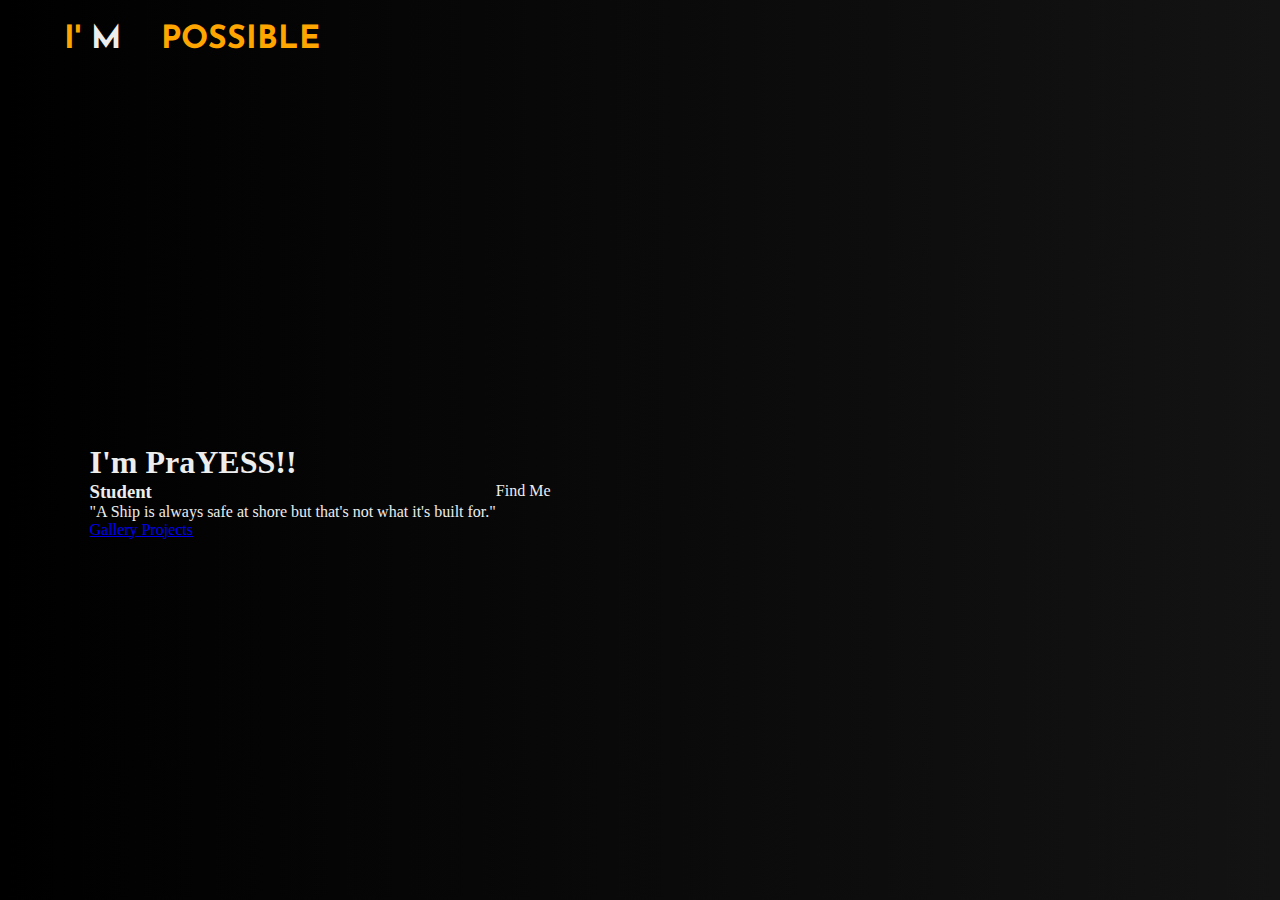
==== index.html @ 32008a18 "Update index.html" ====
<!DOCTYPE html>
<html lang="en">

<head>
    <meta charset="UTF-8">
    <meta name="viewport" content="width=device-width, initial-scale=1.0">
    <title>Prayesh Patel</title>
    <link rel="stylesheet" href="style.css">
    <link rel="stylesheet" href="https://cdnjs.cloudflare.com/ajax/libs/font-awesome/6.5.1/css/all.min.css"
        integrity="sha512-DTOQO9RWCH3ppGqcWaEA1BIZOC6xxalwEsw9c2QQeAIftl+Vegovlnee1c9QX4TctnWMn13TZye+giMm8e2LwA=="
        crossorigin="anonymous" referrerpolicy="no-referrer" />
    <link href='https://unpkg.com/boxicons@2.1.4/css/boxicons.min.css' rel='stylesheet'>
    <meta name="viewport" content="width=device-width,initial-scale=1.0">
</head>

<body>
    <div class="cursor-dot" data-cursor-dot></div>
    <div class="cursor-outline" data-cursor-outline></div>

    <div class="navbardiv">
        <nav class="navbar">
            <input type="checkbox" id="check" name="" id="">

            <label for="check" id="checkbtn" class="icon icon1"><i class="fa fa-bars"></i></label>
            <label for="check" id="closemenu" class="icon icon2"><i class="fa fa-times"></i></label>
            


            <label for="" class="logo"><span>I</span>M<span>POSSIBLE</label>


            <ul>
                <li><a class="active" href="#">Home</a></li>
                <li><a href="project.html">Projects</a></li>
                <li><a href="gallery.html">Gallery</a></li>
                <li><a href="About_Me.html">About Me</a></li>
                <li><a href="#">Contact</a></li>
            </ul>

        </nav>
    </div>
    <div class="main-content">
        <div class="left-part">
            <div class="details">
                <h1>I'm PraYESS!!</h1>
                <h3><span>Student</h3>
                <p>"A Ship is always safe at shore but that's not what it's built for."</p>
                <div class="btn-box">
                    <a href="gallery.html">
                        <span></span>
                        <span></span>
                        <span></span>
                        <span></span>
                        Gallery
                    </a>
                    <a href="project.html">
                        <span></span>
                        <span></span>
                        <span></span>
                        <span></span>
                        Projects
                    </a>
                </div>
            </div>

            
            <div class="footer">
                <div class="findme">Find Me </div>
                <div class="icons">
                    <a href="#"><i class="fa-solid fa-arrow-right-long"></i></a>
                    <a href="https://www.instagram.com/prayesh_007?igsh=YjZtdnNqZnAyZGNm"><i
                            class="fa-brands fa-instagram"></i></a>
                    <a href="https://x.com/patel_prayesh?t=MaBwOzrorudWhOUD4X6K-g&s=08"><i
                            class="fa-brands fa-x-twitter"></i></a>
                </div>
            </div>
        </div>


        <div class="right-part">
        
            <div class="picture">
                <a href="#">
                    <span></span>
                    <span></span>
                    <span></span>
                    <span></span>
                    <img src="assets/woman-6046019_960_720.jpg" alt="">    
                </a>
                
            </div>


            <div class="scroll-icon">
                <img src="assets/scroll2.jpg" alt="">
            </div>
        </div>



    </div>

    





    <script src="script.js"></script>
</body>

</html>
---- style.css ----
@import url('https://fonts.googleapis.com/css2?family=Red+Hat+Display:ital,wght@0,300..900;1,300..900&display=swap');
@import url('https://fonts.googleapis.com/css2?family=Baloo+Bhaijaan+2:wght@400..800&display=swap');
@import url('https://fonts.googleapis.com/css2?family=Josefin+Sans:ital,wght@0,100..700;1,100..700&family=Martian+Mono:wght@100..800&display=swap');
@import url('https://fonts.googleapis.com/css2?family=Ubuntu:ital,wght@0,300;0,400;0,500;0,700;1,300;1,400;1,500;1,700&display=swap');
@import url('https://fonts.googleapis.com/css2?family=Reem+Kufi+Fun:wght@400..700&family=Ubuntu:ital,wght@0,300;0,400;0,500;0,700;1,300;1,400;1,500;1,700&display=swap');
@import url('https://fonts.googleapis.com/css2?family=Josefin+Sans:ital,wght@0,100..700;1,100..700&family=Reem+Kufi+Fun:wght@400..700&family=Ubuntu:ital,wght@0,300;0,400;0,500;0,700;1,300;1,400;1,500;1,700&display=swap');
@import url('https://fonts.googleapis.com/css2?family=Marcellus+SC&display=swap');



* {
    margin: 0;
    padding: 0;
    box-sizing: border-box;
}

body,
html {
    width: 100%;
    height: 100%;
    color: #ededed;
    /* animation: coloranimation3 48s ease-in infinite; */
    background: linear-gradient(90deg, #000, #131313);
    cursor: none;

}


.navbardiv {
    position: relative;
    z-index: 1000;
    width: 100%;
    height: 82px;
}


.logo {
    font-family: "Josefin Sans", sans-serif;
    position: relative;
    font-size: 2rem;
    color: #ededed;
    margin: 0px 4rem;
    line-height: 5rem;
    font-weight: 700;
    z-index: 1040;
}


.logo span {
    font-family: "Josefin Sans", sans-serif;
    transition: 0.5s;
}

.navbardiv:hover span:nth-child(1) {
    color: orange;
    margin-right: 10px;
}

.navbardiv:hover span:nth-child(1)::after {
    content: "'";
}

.navbardiv:hover span:nth-child(2) {
    color: orange;
    margin-left: 40px;
}

nav ul {
    top: 0;
    width: 100%;
    height: 100%;
    padding-top: 82px;
    position: fixed;
    left: -100%;
    transition: 0.5s;
    background-color: #000;
    z-index: 5;
}


nav ul li {
    list-style-type: none;
    line-height: 2.5rem;
    text-align: center;
    margin-top: 4rem;
}

nav ul li a {
    text-decoration: none;
    color: white;
    font-size: 2rem;
    text-transform: capitalize;
    font-family: "Baloo Bhaijaan 2", sans-serif;
}

nav ul li a.active,
nav ul li a:hover {
    font-size: 4rem;
    color: rgb(181, 70, 148);
    transition: 0.5s ease;
}

#checkbtn {
    position: relative;
    float: right;
    line-height: 5rem;
    margin-right: 50px;
    font-size: 2rem;
    color: white;

}

#closemenu {
    position: relative;
    display: none;
    float: right;
    line-height: 5rem;
    margin-right: 3rem;
    font-size: 2rem;
    color: white;
    z-index: 10000;

}

#check:checked~#checkbtn {
    display: none;
}

#check:checked~#closemenu {
    display: block;
}

#check:checked~ul {
    left: 0%;
}

#checkbtn :active,
#closemenu :active {
    color: rgb(181, 71, 148);
}


#checkbtn:hover,
#closemenu:hover {
    font-size: 40px;
    transition: 0.5s;
}


#check {
    display: none;
}


@keyframes coloranimation2 {
    0% {
        background-image: url(assets/182428240217.jpg);
        background-size: cover;
        background-position: center;
        background-repeat: no-repeat;
    }

    50% {
        background-image: url(assets/823985479947.jpg);
        background-size: cover;
        background-position: center;
        background-repeat: no-repeat;
    }

    100% {
        background-image: url(assets/182428240217.jpg);
        background-size: cover;
        background-position: center;
        background-repeat: no-repeat;
    }


}




/* content */

.main-content {
    display: flex;
    align-items: center;
    height: calc(100% - 82px);

}

.left-part {
    display: flex;
    justify-content: center;
    align-items: center;
    width: 50%;
    height: 100%;
}
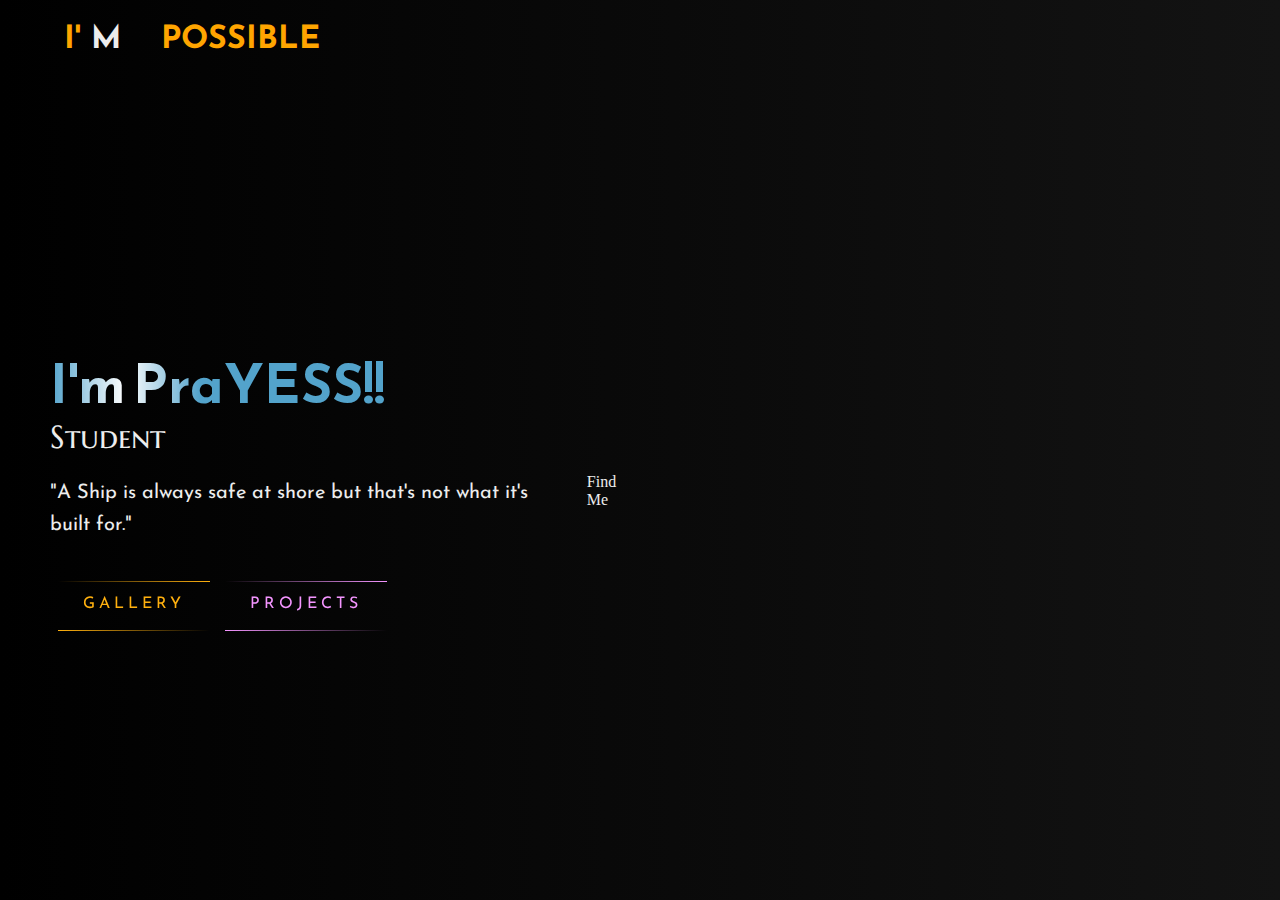
==== commit 8eca586f: "final commit" ====
--- a/index.html
+++ b/index.html
@@ -6,6 +6,7 @@
     <meta name="viewport" content="width=device-width, initial-scale=1.0">
     <title>Prayesh Patel</title>
     <link rel="stylesheet" href="style.css">
+    <link rel="stylesheet" href="cursor.css">
     <link rel="stylesheet" href="https://cdnjs.cloudflare.com/ajax/libs/font-awesome/6.5.1/css/all.min.css"
         integrity="sha512-DTOQO9RWCH3ppGqcWaEA1BIZOC6xxalwEsw9c2QQeAIftl+Vegovlnee1c9QX4TctnWMn13TZye+giMm8e2LwA=="
         crossorigin="anonymous" referrerpolicy="no-referrer" />
@@ -14,6 +15,7 @@
 </head>
 
 <body>
+
     <div class="cursor-dot" data-cursor-dot></div>
     <div class="cursor-outline" data-cursor-outline></div>
 
@@ -23,10 +25,11 @@
 
             <label for="check" id="checkbtn" class="icon icon1"><i class="fa fa-bars"></i></label>
             <label for="check" id="closemenu" class="icon icon2"><i class="fa fa-times"></i></label>
-            
+
 
 
             <label for="" class="logo"><span>I</span>M<span>POSSIBLE</label>
+                
 
 
             <ul>
@@ -63,14 +66,14 @@
                 </div>
             </div>
 
-            
+
             <div class="footer">
                 <div class="findme">Find Me </div>
                 <div class="icons">
                     <a href="#"><i class="fa-solid fa-arrow-right-long"></i></a>
-                    <a href="https://www.instagram.com/prayesh_007?igsh=YjZtdnNqZnAyZGNm"><i
+                    <a href="https://www.instagram.com/prayesh_007?igsh=YjZtdnNqZnAyZGNm" target="_blank"><i
                             class="fa-brands fa-instagram"></i></a>
-                    <a href="https://x.com/patel_prayesh?t=MaBwOzrorudWhOUD4X6K-g&s=08"><i
+                    <a href="https://x.com/patel_prayesh?t=MaBwOzrorudWhOUD4X6K-g&s=08" target="_blank"><i
                             class="fa-brands fa-x-twitter"></i></a>
                 </div>
             </div>
@@ -78,16 +81,11 @@
 
 
         <div class="right-part">
-        
+            <!-- <div class="picture">
+                <img src="assets/woman-6046019_960_720.jpg" alt="">
+            </div> -->
             <div class="picture">
-                <a href="#">
-                    <span></span>
-                    <span></span>
-                    <span></span>
-                    <span></span>
-                    <img src="assets/woman-6046019_960_720.jpg" alt="">    
-                </a>
-                
+                    <img src="assets/woman-6046019_960_720.jpg" alt="">
             </div>
 
 
@@ -100,13 +98,8 @@
 
     </div>
 
-    
-
-
-
-
-
+    <script src="cursor.js"></script>
     <script src="script.js"></script>
 </body>
 
-</html>
+</html>--- a/style.css
+++ b/style.css
@@ -96,7 +96,7 @@
 nav ul li a.active,
 nav ul li a:hover {
     font-size: 4rem;
-    color: rgb(181, 70, 148);
+    color: rgb(181, 71, 148);
     transition: 0.5s ease;
 }
 
@@ -196,3 +196,157 @@
     width: 50%;
     height: 100%;
 }
+
+.right-part {
+    overflow: auto;
+    width: 50%;
+    height: 580px;
+    position: absolute;
+    bottom: 0;
+    right: 0;
+}
+
+.details {
+    width: 600px;
+    padding: 50px;
+}
+
+.details h1 {
+    font-size: 55px;
+    line-height: 1.2;
+    font-family: "Reem Kufi Fun", sans-serif;
+    /* font-family: 'Raleway', sans-serif; */
+    background: #4099c6 -webkit-gradient(linear, left top, right top, from(#4099c6), to(#4099c6), color-stop(0.5, #fff)) 0 0 no-repeat;
+    background-size: 150px;
+    color: rgba(255, 255, 255, 0.1);
+    -webkit-background-clip: text;
+    animation: animate 5s infinite;
+
+
+}
+
+@keyframes animate {
+
+    0%,
+    10% {
+        background-position: -1000px;
+    }
+
+    20% {
+        background-position: top left;
+    }
+
+    90% {
+        background-position: top right;
+    }
+
+    100% {
+        background-position: 1000px;
+    }
+}
+
+
+.details h3 {
+    font-family: Marcellus SC;
+    font-size: 32px;
+    font-weight: 500;
+}
+
+.details p {
+    line-height: 2rem;
+    font-size: 20px;
+    margin: 20px 0px 40px 0;
+    font-family: "Josefin Sans", sans-serif;
+    overflow: hidden;
+}
+
+.btn-box {
+    font-family: "Josefin Sans", sans-serif;
+    display: flex;
+    justify-content: space-around;
+    width: 345px;
+    height: 50px;
+    background-color: transparent;
+
+}
+
+.btn-box a {
+
+    position: relative;
+    display: inline-block;
+    padding: 15px 25px;
+    text-transform: uppercase;
+    text-decoration: none;
+    letter-spacing: 4px;
+    color: #03e9f4;
+    transition: .5s;
+    overflow: hidden;
+}
+
+.btn-box a:hover {
+    background-color: #03e9f4;
+    color: #050801;
+    -webkit-box-reflect: below 1px linear-gradient(transparent, #0005);
+}
+
+.btn-box a:first-child {
+    filter: hue-rotate(225deg);
+}
+
+.btn-box a:last-child {
+    filter: hue-rotate(90deg);
+}
+
+.btn-box span {
+    position: absolute;
+    display: block;
+}
+
+.btn-box span:nth-child(1) {
+    top: 0;
+    left: 0;
+    width: 100%;
+    height: 1px;
+    background: linear-gradient(90deg, transparent, #03e9f4);
+    animation: animate1 1s infinite;
+}
+
+@keyframes animate1 {
+    0% {
+        left: -100%;
+    }
+
+    100% {
+        left: 100%;
+    }
+}
+
+.btn-box a span:nth-child(2) {
+    top: -100%;
+    right: 0;
+    width: 1px;
+    height: 100%;
+    background: linear-gradient(180deg, transparent, #03e9f4);
+    animation: animate2 1s infinite;
+    animation-delay: .25s;
+}
+
+@keyframes animate2 {
+    0% {
+        top: -100%;
+    }
+
+    100% {
+        top: 100%;
+    }
+}
+
+.btn-box a span:nth-child(3) {
+    bottom: 0;
+    right: 0;
+    width: 100%;
+    height: 1px;
+    background: linear-gradient(270deg, transparent, #03e9f4);
+    animation: animate3 1s infinite;
+    animation-delay: .5s;
+}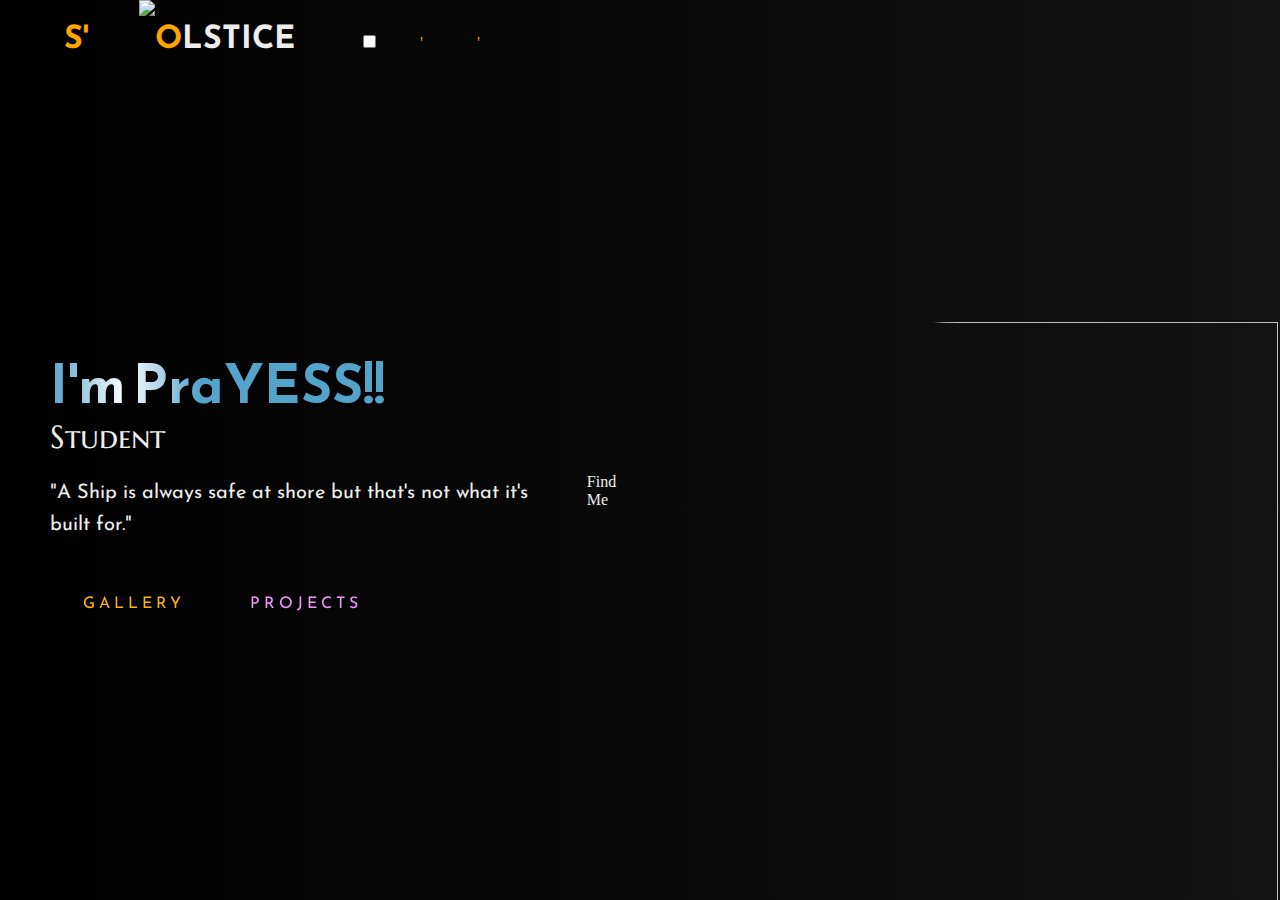
==== commit c10e348c: "Update index.html" ====
--- a/index.html
+++ b/index.html
@@ -4,7 +4,8 @@
 <head>
     <meta charset="UTF-8">
     <meta name="viewport" content="width=device-width, initial-scale=1.0">
-    <title>Prayesh Patel</title>
+    <link rel="icon" href="assets/solsticeX.png">
+    <title>Solstice</title>
     <link rel="stylesheet" href="style.css">
     <link rel="stylesheet" href="cursor.css">
     <link rel="stylesheet" href="https://cdnjs.cloudflare.com/ajax/libs/font-awesome/6.5.1/css/all.min.css"
@@ -14,92 +15,103 @@
     <meta name="viewport" content="width=device-width,initial-scale=1.0">
 </head>
 
-<body>
+<body class="light-theme dark-theme">
 
     <div class="cursor-dot" data-cursor-dot></div>
     <div class="cursor-outline" data-cursor-outline></div>
 
-    <div class="navbardiv">
+    <div class="navbardiv light-theme dark-theme">
         <nav class="navbar">
             <input type="checkbox" id="check" name="" id="">
 
             <label for="check" id="checkbtn" class="icon icon1"><i class="fa fa-bars"></i></label>
             <label for="check" id="closemenu" class="icon icon2"><i class="fa fa-times"></i></label>
+            
 
 
-
-            <label for="" class="logo"><span>I</span>M<span>POSSIBLE</label>
-                
+            <label for="" class="logo"><span>S</span><span><img src="assets/solsticeX.png" alt="O"></span><span>LSTICE</span></label>
+                <label for="theme" class="theme">
+                    <span class="theme__toggle-wrap">
+                        <input id="theme" class="theme__toggle" type="checkbox" role="switch" name="theme" value="dark">
+                        <span class="theme__fill"></span>
+                        <span class="theme__icon">
+                            <span class="theme__icon-part"></span>
+                            <span class="theme__icon-part"></span>
+                            <span class="theme__icon-part"></span>
+                            <span class="theme__icon-part"></span>
+                            <span class="theme__icon-part"></span>
+                            <span class="theme__icon-part"></span>
+                            <span class="theme__icon-part"></span>
+                            <span class="theme__icon-part"></span>
+                            <span class="theme__icon-part"></span>
+                        </span>
+                    </span>
+                </label>
 
 
-            <ul>
-                <li><a class="active" href="#">Home</a></li>
-                <li><a href="project.html">Projects</a></li>
-                <li><a href="gallery.html">Gallery</a></li>
-                <li><a href="About_Me.html">About Me</a></li>
-                <li><a href="#">Contact</a></li>
+            <ul class="light-theme  dark-theme">
+                <li><a class="active light-theme  dark-theme" href="#">Home</a></li>
+                <li><a class="light-theme  dark-theme" href="project.html">Projects</a></li>
+                <li><a class="light-theme  dark-theme" href="gallery.html">Gallery</a></li>
+                <li><a class="light-theme  dark-theme" href="About_Me.html">About Me</a></li>
+                <li><a class="light-theme  dark-theme" href="#">Contact</a></li>
             </ul>
 
         </nav>
     </div>
-    <div class="main-content">
+    <div class="main-content" class="light-theme  dark-theme">
         <div class="left-part">
-            <div class="details">
-                <h1>I'm PraYESS!!</h1>
+            <div class="details" class="light-theme  dark-theme">
+                <h1 class="light-theme-h1 dark-theme-h1">I'm PraYESS!!</h1>
                 <h3><span>Student</h3>
                 <p>"A Ship is always safe at shore but that's not what it's built for."</p>
                 <div class="btn-box">
-                    <a href="gallery.html">
-                        <span></span>
-                        <span></span>
-                        <span></span>
-                        <span></span>
+                    <a class="button-light button-dark" href="gallery.html">
                         Gallery
                     </a>
-                    <a href="project.html">
-                        <span></span>
-                        <span></span>
-                        <span></span>
-                        <span></span>
+                    <a class="button-light button-dark" href="project.html">
                         Projects
                     </a>
                 </div>
             </div>
 
-
-            <div class="footer">
+            
+            <div class="footer light-theme dark-theme">
                 <div class="findme">Find Me </div>
                 <div class="icons">
-                    <a href="#"><i class="fa-solid fa-arrow-right-long"></i></a>
+                    <a href="#"><i class="fa-solid fa-arrow-right-long light-theme  dark-theme"></i></a>
                     <a href="https://www.instagram.com/prayesh_007?igsh=YjZtdnNqZnAyZGNm" target="_blank"><i
-                            class="fa-brands fa-instagram"></i></a>
+                            class="fa-brands fa-instagram light-theme  dark-theme"></i></a>
                     <a href="https://x.com/patel_prayesh?t=MaBwOzrorudWhOUD4X6K-g&s=08" target="_blank"><i
-                            class="fa-brands fa-x-twitter"></i></a>
+                            class="fa-brands fa-x-twitter light-theme  dark-theme"></i></a>
                 </div>
             </div>
         </div>
 
 
         <div class="right-part">
-            <!-- <div class="picture">
+            <div class="picture">
                 <img src="assets/woman-6046019_960_720.jpg" alt="">
-            </div> -->
-            <div class="picture">
-                    <img src="assets/woman-6046019_960_720.jpg" alt="">
-            </div>
+        </div>
 
 
-            <div class="scroll-icon">
-                <img src="assets/scroll2.jpg" alt="">
-            </div>
+        <div class="scroll-icon">
+            <img src="assets/scroll2.jpg" alt="">
+        </div>
         </div>
 
 
 
     </div>
 
+    
+
+
+
+
+
+    <script src="script.js"></script>
     <script src="cursor.js"></script>
-    <script src="script.js"></script>
 </body>
 
-</html>+</html>
--- a/style.css
+++ b/style.css
@@ -349,4 +349,112 @@
     background: linear-gradient(270deg, transparent, #03e9f4);
     animation: animate3 1s infinite;
     animation-delay: .5s;
-}+}
+
+@keyframes animate3 {
+    0% {
+        right: -100%;
+    }
+
+    100% {
+        right: 100%;
+    }
+}
+
+.btn-box a span:nth-child(4) {
+    bottom: -100%;
+    left: 0;
+    width: 1px;
+    height: 100%;
+    background: linear-gradient(360deg, transparent, #03e9f4);
+    animation: animate4 1s infinite;
+    animation-delay: .75s;
+}
+
+@keyframes animate4 {
+    0% {
+        bottom: -100%;
+    }
+
+    100% {
+        bottom: 100%;
+    }
+}
+
+
+.picture {
+    overflow: hidden;
+    width: 100%;
+    height: 100%;
+    z-index: 1;
+}
+
+.picture img {
+    margin: 2px;
+    float: right;
+    width: 100%;
+    height: 100%;
+    border-top-left-radius: 50%;
+    z-index: 0;
+animation: homeanimation 48s infinite;
+}
+
+
+
+
+@keyframes homeanimation {
+    0% {
+        filter: hue-rotate(0deg);
+    }
+
+    8.5% {
+        filter: hue-rotate(30deg);
+    }
+
+    17% {
+        filter: hue-rotate(60deg);
+    }
+
+    25.5% {
+        filter: hue-rotate(90deg);
+    }
+
+    33.5% {
+        filter: hue-rotate(120deg);
+    }
+
+    42% {
+        filter: hue-rotate(150deg);
+    }
+
+    50.5% {
+        filter: hue-rotate(180deg);
+    }
+
+    59% {
+        filter: hue-rotate(210deg);
+    }
+
+    67% {
+        filter: hue-rotate(240deg);
+    }
+
+    75.5% {
+        filter: hue-rotate(270deg);
+    }
+
+    84% {
+        filter: hue-rotate(300deg);
+    }
+
+    92.5% {
+        filter: hue-rotate(330deg);
+    }
+
+    100% {
+        filter: hue-rotate(360deg);
+    }
+
+
+}
+
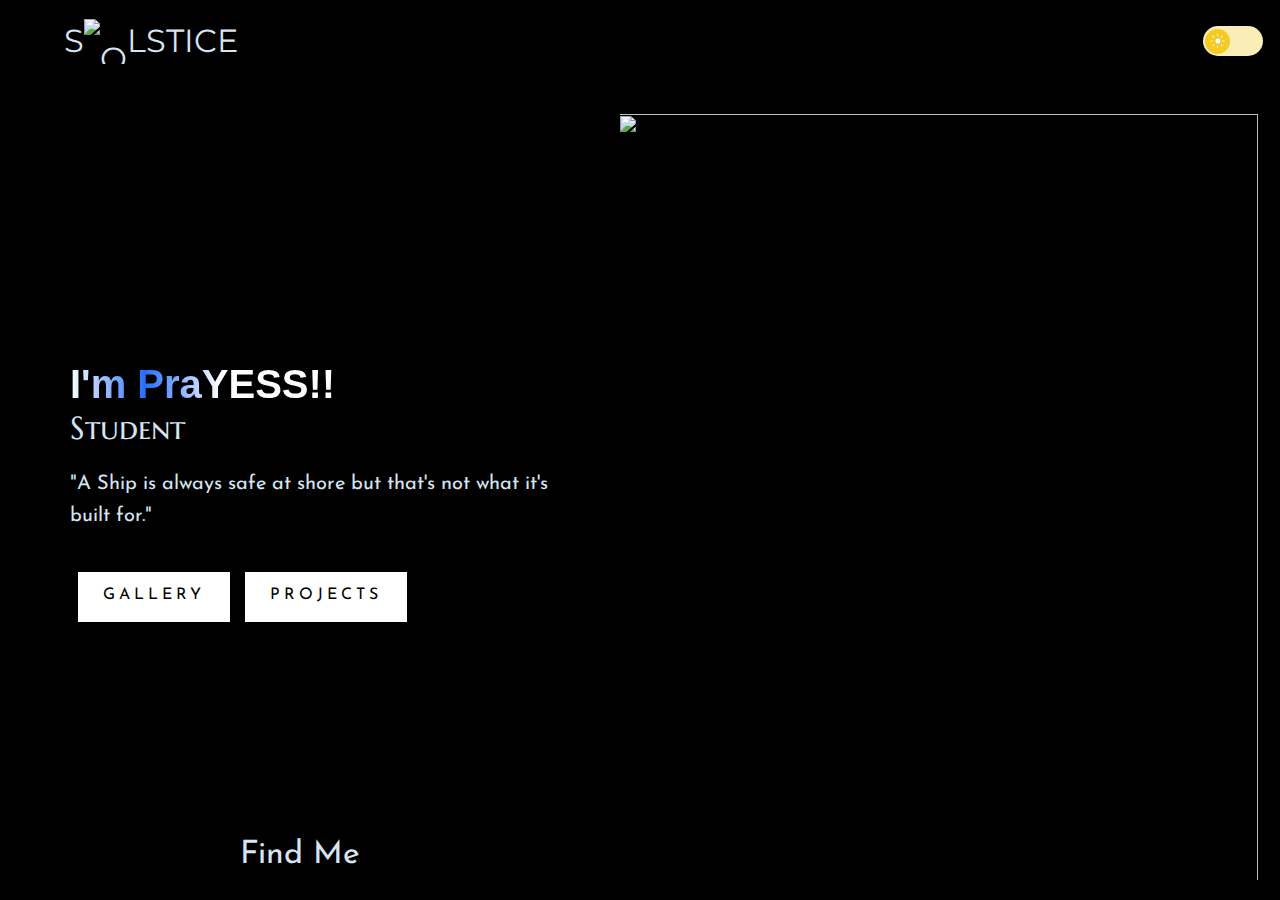
==== commit f4970cc0: "final commit" ====
--- a/index.html
+++ b/index.html
@@ -106,10 +106,6 @@
 
     
 
-
-
-
-
     <script src="script.js"></script>
     <script src="cursor.js"></script>
 </body>
--- a/style.css
+++ b/style.css
@@ -5,6 +5,8 @@
 @import url('https://fonts.googleapis.com/css2?family=Reem+Kufi+Fun:wght@400..700&family=Ubuntu:ital,wght@0,300;0,400;0,500;0,700;1,300;1,400;1,500;1,700&display=swap');
 @import url('https://fonts.googleapis.com/css2?family=Josefin+Sans:ital,wght@0,100..700;1,100..700&family=Reem+Kufi+Fun:wght@400..700&family=Ubuntu:ital,wght@0,300;0,400;0,500;0,700;1,300;1,400;1,500;1,700&display=swap');
 @import url('https://fonts.googleapis.com/css2?family=Marcellus+SC&display=swap');
+@import url('https://fonts.googleapis.com/css2?family=Montserrat:ital,wght@0,100..900;1,100..900&family=Poiret+One&display=swap');
+
 
 
 
@@ -18,15 +20,19 @@
 html {
     width: 100%;
     height: 100%;
-    color: #ededed;
+    /* color: #ededed; */
     /* animation: coloranimation3 48s ease-in infinite; */
-    background: linear-gradient(90deg, #000, #131313);
+    /* background: linear-gradient(90deg, #000, #131313 ); */
+    /* background-color: #D7E4F2; */
     cursor: none;
 
 }
 
 
-.navbardiv {
+
+.navbardiv{
+    /* background-color: #D7E4F2; */
+    box-shadow: 0px 10px 7px -9px rgba(0, 0, 0, 0.75);
     position: relative;
     z-index: 1000;
     width: 100%;
@@ -34,11 +40,17 @@
 }
 
 
+
+
 .logo {
-    font-family: "Josefin Sans", sans-serif;
+    display: inline-flex;
+    height: 82px;
+    font-family: "Montserrat", sans-serif;
+    font-optical-sizing: auto;
+    font-style: normal;
     position: relative;
     font-size: 2rem;
-    color: #ededed;
+    /* color: black; */
     margin: 0px 4rem;
     line-height: 5rem;
     font-weight: 700;
@@ -47,22 +59,18 @@
 
 
 .logo span {
-    font-family: "Josefin Sans", sans-serif;
+    display: flex;
+    align-items: center;
+    font-family: "Montserrat", sans-serif;
+    font-optical-sizing: auto;
+    font-style: normal;
+    font-weight: 400;
+    font-style: normal;
     transition: 0.5s;
 }
 
-.navbardiv:hover span:nth-child(1) {
-    color: orange;
-    margin-right: 10px;
-}
-
-.navbardiv:hover span:nth-child(1)::after {
-    content: "'";
-}
-
-.navbardiv:hover span:nth-child(2) {
-    color: orange;
-    margin-left: 40px;
+.logo span img {
+    height: 45px;
 }
 
 nav ul {
@@ -73,7 +81,7 @@
     position: fixed;
     left: -100%;
     transition: 0.5s;
-    background-color: #000;
+    /* background-color: #000; */
     z-index: 5;
 }
 
@@ -87,7 +95,7 @@
 
 nav ul li a {
     text-decoration: none;
-    color: white;
+    /* color: white; */
     font-size: 2rem;
     text-transform: capitalize;
     font-family: "Baloo Bhaijaan 2", sans-serif;
@@ -106,7 +114,8 @@
     line-height: 5rem;
     margin-right: 50px;
     font-size: 2rem;
-    color: white;
+    /* color: white; */
+    /* color: black; */
 
 }
 
@@ -117,7 +126,7 @@
     line-height: 5rem;
     margin-right: 3rem;
     font-size: 2rem;
-    color: white;
+    /* color: white; */
     z-index: 10000;
 
 }
@@ -150,6 +159,23 @@
 #check {
     display: none;
 }
+
+.light-theme {
+    background-color: #D7E4F2;
+    color: rgb(0, 0, 0);
+    transition: 0.5s;
+}
+
+.dark-theme {
+    background-color: black;
+    color: #D7E4F2;
+    transition: 0.5s;
+}
+
+
+
+
+
 
 
 @keyframes coloranimation2 {
@@ -178,6 +204,217 @@
 }
 
 
+input {
+    font: 1em/1.5 Fredoka, sans-serif;
+}
+
+.theme {
+    height: 82px;
+    justify-content: center;
+    position: relative;
+    float: right;
+    line-height: 5rem;
+    margin-right: 10px;
+    font-size: 10px;
+    display: inline-flex;
+    align-items: center;
+    -webkit-tap-highlight-color: transparent;
+    z-index: 9999;
+}
+
+.theme__fill,
+.theme__icon {
+    transition: transform var(--transDur) ease-in-out;
+}
+
+.theme__fill {
+    background-color: var(--bg);
+    display: none;
+    mix-blend-mode: difference;
+    position: fixed;
+    inset: 0;
+    height: 100%;
+    transform: translateX(-100%);
+}
+
+.theme__icon,
+.theme__toggle {
+    z-index: 1;
+}
+
+.theme__icon,
+.theme__icon-part {
+    position: absolute;
+}
+
+.theme__icon {
+    display: block;
+    top: 0.75em;
+    left: 0.75em;
+    width: 1.5em;
+    height: 1.5em;
+}
+
+.theme__icon-part {
+    border-radius: 50%;
+    box-shadow: 0.4em -0.4em 0 0.5em hsl(0, 0%, 100%) inset;
+    top: calc(50% - 0.5em);
+    left: calc(50% - 0.5em);
+    width: 1em;
+    height: 1em;
+    transition:
+        box-shadow var(--transDur) ease-in-out,
+        opacity var(--transDur) ease-in-out,
+        transform var(--transDur) ease-in-out;
+    transform: scale(0.5);
+}
+
+.theme__icon-part~.theme__icon-part {
+    background-color: hsl(0, 0%, 100%);
+    border-radius: 0.05em;
+    box-shadow: none;
+    top: 50%;
+    left: calc(50% - 0.05em);
+    transform: rotate(0deg) translateY(0.5em);
+    transform-origin: 50% 0;
+    width: 0.1em;
+    height: 0.2em;
+}
+
+.theme__icon-part:nth-child(3) {
+    transform: rotate(45deg) translateY(0.5em);
+}
+
+.theme__icon-part:nth-child(4) {
+    transform: rotate(90deg) translateY(0.5em);
+}
+
+.theme__icon-part:nth-child(5) {
+    transform: rotate(135deg) translateY(0.5em);
+}
+
+.theme__icon-part:nth-child(6) {
+    transform: rotate(180deg) translateY(0.5em);
+}
+
+.theme__icon-part:nth-child(7) {
+    transform: rotate(225deg) translateY(0.5em);
+}
+
+.theme__icon-part:nth-child(8) {
+    transform: rotate(270deg) translateY(0.5em);
+}
+
+.theme__icon-part:nth-child(9) {
+    transform: rotate(315deg) translateY(0.5em);
+}
+
+.theme__label,
+.theme__toggle,
+.theme__toggle-wrap {
+    position: relative;
+}
+
+.theme__toggle,
+.theme__toggle:before {
+    display: block;
+}
+
+.theme__toggle {
+    background-color: hsl(48, 90%, 85%);
+    border-radius: 25% / 50%;
+    box-shadow: 0 0 0 0.125em var(--primaryT);
+    padding: 0.25em;
+    width: 6em;
+    height: 3em;
+    -webkit-appearance: none;
+    appearance: none;
+    transition:
+        background-color var(--transDur) ease-in-out,
+        box-shadow 0.15s ease-in-out,
+        transform var(--transDur) ease-in-out;
+}
+
+.theme__toggle:before {
+    background-color: hsl(48, 90%, 55%);
+    border-radius: 50%;
+    content: "";
+    width: 2.5em;
+    height: 2.5em;
+    transition:
+        background-color var(--transDur) ease-in-out,
+        transform var(--transDur) ease-in-out;
+}
+
+.theme__toggle:focus {
+    box-shadow: 0 0 0 0.125em var(--primary);
+    outline: transparent;
+}
+
+/* Checked */
+.theme__toggle:checked {
+    background-color: hsl(198, 90%, 15%);
+}
+
+.theme__toggle:checked:before,
+.theme__toggle:checked~.theme__icon {
+    transform: translateX(3em);
+}
+
+.theme__toggle:checked:before {
+    background-color: hsl(198, 90%, 55%);
+}
+
+.theme__toggle:checked~.theme__fill {
+    transform: translateX(0);
+}
+
+.theme__toggle:checked~.theme__icon .theme__icon-part:nth-child(1) {
+    box-shadow: 0.2em -0.2em 0 0.2em hsl(0, 0%, 100%) inset;
+    transform: scale(1);
+}
+
+.theme__toggle:checked~.theme__icon .theme__icon-part~.theme__icon-part {
+    opacity: 0;
+}
+
+.theme__toggle:checked~.theme__icon .theme__icon-part:nth-child(2) {
+    transform: rotate(45deg) translateY(0.8em);
+}
+
+.theme__toggle:checked~.theme__icon .theme__icon-part:nth-child(3) {
+    transform: rotate(90deg) translateY(0.8em);
+}
+
+.theme__toggle:checked~.theme__icon .theme__icon-part:nth-child(4) {
+    transform: rotate(135deg) translateY(0.8em);
+}
+
+.theme__toggle:checked~.theme__icon .theme__icon-part:nth-child(5) {
+    transform: rotate(180deg) translateY(0.8em);
+}
+
+.theme__toggle:checked~.theme__icon .theme__icon-part:nth-child(6) {
+    transform: rotate(225deg) translateY(0.8em);
+}
+
+.theme__toggle:checked~.theme__icon .theme__icon-part:nth-child(7) {
+    transform: rotate(270deg) translateY(0.8em);
+}
+
+.theme__toggle:checked~.theme__icon .theme__icon-part:nth-child(8) {
+    transform: rotate(315deg) translateY(0.8em);
+}
+
+.theme__toggle:checked~.theme__icon .theme__icon-part:nth-child(9) {
+    transform: rotate(360deg) translateY(0.8em);
+}
+
+.theme__toggle-wrap {
+    margin: 0 0.75em;
+}
+
+
 
 
 /* content */
@@ -198,9 +435,11 @@
 }
 
 .right-part {
+    margin: 20px;
+    display: flex;
     overflow: auto;
     width: 50%;
-    height: 580px;
+    height: calc(100vh - 132px);
     position: absolute;
     bottom: 0;
     right: 0;
@@ -209,18 +448,31 @@
 .details {
     width: 600px;
     padding: 50px;
-}
-
-.details h1 {
-    font-size: 55px;
+    /* color: black; */
+}
+
+.details h1,
+.light-theme-h1 {
+    font-size: 40px;
     line-height: 1.2;
-    font-family: "Reem Kufi Fun", sans-serif;
-    /* font-family: 'Raleway', sans-serif; */
-    background: #4099c6 -webkit-gradient(linear, left top, right top, from(#4099c6), to(#4099c6), color-stop(0.5, #fff)) 0 0 no-repeat;
+    font-family: "Maven Pro", sans-serif;
     background-size: 150px;
     color: rgba(255, 255, 255, 0.1);
     -webkit-background-clip: text;
     animation: animate 5s infinite;
+
+}
+
+.light-theme-h1 {
+    background: #05090a -webkit-gradient(linear, left top, right top, from(#05090a), to(#05090a), color-stop(0.5, #0e61ff)) 0 0 no-repeat;
+    /* color: rgba(255, 255, 255, 0.1); */
+
+
+}
+
+.dark-theme-h1 {
+    background: #feffff -webkit-gradient(linear, left top, right top, from(#ffffff), to(#ffffff), color-stop(0.5, #0e61ff)) 0 0 no-repeat;
+    /* color: rgba(255, 255, 255, 0.1); */
 
 
 }
@@ -271,115 +523,37 @@
 }
 
 .btn-box a {
-
+    /* background-color: #000000; */
     position: relative;
     display: inline-block;
     padding: 15px 25px;
     text-transform: uppercase;
     text-decoration: none;
     letter-spacing: 4px;
-    color: #03e9f4;
+    /* color: #ffffff; */
     transition: .5s;
     overflow: hidden;
 }
 
+.button-light {
+    background-color: #000000;
+    color: #ffffff;
+
+}
+
+.button-dark {
+    background-color: #ffffff;
+    color: #000000;
+    font-weight: 400;
+
+}
+
 .btn-box a:hover {
-    background-color: #03e9f4;
+    background-color: #adb5ff;
     color: #050801;
     -webkit-box-reflect: below 1px linear-gradient(transparent, #0005);
 }
 
-.btn-box a:first-child {
-    filter: hue-rotate(225deg);
-}
-
-.btn-box a:last-child {
-    filter: hue-rotate(90deg);
-}
-
-.btn-box span {
-    position: absolute;
-    display: block;
-}
-
-.btn-box span:nth-child(1) {
-    top: 0;
-    left: 0;
-    width: 100%;
-    height: 1px;
-    background: linear-gradient(90deg, transparent, #03e9f4);
-    animation: animate1 1s infinite;
-}
-
-@keyframes animate1 {
-    0% {
-        left: -100%;
-    }
-
-    100% {
-        left: 100%;
-    }
-}
-
-.btn-box a span:nth-child(2) {
-    top: -100%;
-    right: 0;
-    width: 1px;
-    height: 100%;
-    background: linear-gradient(180deg, transparent, #03e9f4);
-    animation: animate2 1s infinite;
-    animation-delay: .25s;
-}
-
-@keyframes animate2 {
-    0% {
-        top: -100%;
-    }
-
-    100% {
-        top: 100%;
-    }
-}
-
-.btn-box a span:nth-child(3) {
-    bottom: 0;
-    right: 0;
-    width: 100%;
-    height: 1px;
-    background: linear-gradient(270deg, transparent, #03e9f4);
-    animation: animate3 1s infinite;
-    animation-delay: .5s;
-}
-
-@keyframes animate3 {
-    0% {
-        right: -100%;
-    }
-
-    100% {
-        right: 100%;
-    }
-}
-
-.btn-box a span:nth-child(4) {
-    bottom: -100%;
-    left: 0;
-    width: 1px;
-    height: 100%;
-    background: linear-gradient(360deg, transparent, #03e9f4);
-    animation: animate4 1s infinite;
-    animation-delay: .75s;
-}
-
-@keyframes animate4 {
-    0% {
-        bottom: -100%;
-    }
-
-    100% {
-        bottom: 100%;
-    }
-}
 
 
 .picture {
@@ -394,12 +568,9 @@
     float: right;
     width: 100%;
     height: 100%;
-    border-top-left-radius: 50%;
     z-index: 0;
-animation: homeanimation 48s infinite;
-}
-
-
+    animation: homeanimation 48s infinite;
+}
 
 
 @keyframes homeanimation {
@@ -458,3 +629,189 @@
 
 }
 
+/* footer */
+
+.footer {
+    position: fixed;
+    display: flex;
+    justify-content: center;
+    align-items: center;
+    font-size: 2rem;
+    bottom: 0;
+    height: 10%;
+    width: 50%;
+    /* background-color: transparent; */
+
+}
+
+.findme {
+    /* color: black; */
+    font-family: "Josefin Sans", sans-serif;
+}
+
+.icons {
+    display: flex;
+    align-items: center;
+
+}
+
+
+.icons a:nth-child(1) {
+    margin: 0 10px;
+}
+
+.icons a:nth-child(2) {
+    margin: 0 10px;
+}
+
+.scroll-icon {
+    display: none;
+}
+
+.hidden {
+    opacity: 0;
+    transform: translateY(-20px);
+}
+
+
+
+
+
+
+
+
+
+@media (max-width :800px) {
+
+
+    .navbardiv {
+        position: fixed;
+        /* background-color: black; */
+        z-index: 9999;
+    }
+
+    .logo {
+        font-size: 1rem;
+        margin: 0 2rem;
+    }
+
+    .logo span img{
+        height: 35px;
+    }
+
+
+    .main-content {
+        /* background-color: #000; */
+        height: 100vh;
+    }
+
+    .left-part {
+        margin-top: 1100px;
+        height: 240px;
+        flex: none;
+        width: fit-content;
+    }
+
+    .right-part {
+        margin: 0;
+        padding-bottom: 40px;
+        flex: none;
+        width: 100%;
+        height: 76%;
+        top: 112px;
+    }
+
+    .picture {
+        width: 90%;
+        margin: 0 5% 0 5%;
+    }
+
+    .picture img {
+        border-radius: 0;
+    }
+
+    .picture a {
+        border-radius: 0;
+    }
+
+    .details {
+        /* background-color: #000; */
+        width: 100vw;
+        margin-bottom: 200px;
+        /* color: #ffffff; */
+
+    }
+
+    .details h1 {
+        font-size: 30px;
+    }
+
+    .details h3 {
+        font-size: 22px;
+        margin-top: 5px;
+    }
+
+    .details p {
+        margin: 20px 0 20px 0;
+    }
+
+    .btn-box {
+        width: 100%;
+
+    }
+
+    .btn-box a {
+        border: 2px solid rgb(0, 0, 0);
+        background-color: #ffffff;
+        color: rgb(0, 0, 0);
+        height: 40px;
+        display: flex;
+        justify-content: center;
+        align-items: center;
+        padding: 10px;
+        font-size: 1rem;
+        margin-right: 5px;
+        letter-spacing: 2px;
+
+    }
+
+    .footer {
+        width: 100%;
+        /* background-color: rgb(0, 0, 0); */
+        font-size: 1.5rem;
+    }
+
+    .findme {
+        font-family: "Josefin Sans", sans-serif;
+    }
+
+    .icons a:nth-child(1) {
+        margin: 0 10px;
+    }
+
+    .icons a:nth-child(2) {
+        margin: 0 10px;
+    }
+
+    .scroll-icon {
+        display: flex;
+        align-items: center;
+        justify-content: center;
+        /* background-color: #000; */
+        border-top-left-radius: 20%;
+        position: absolute;
+        bottom: 43px;
+        right: 6%;
+        width: 60px;
+        height: 115px;
+        transition: 0.5s ease-in-out, transform 0.5s ease-in-out;
+    }
+
+    .scroll-icon img {
+        position: absolute;
+        z-index: 99;
+        width: 42px;
+        height: 90px;
+    }
+
+}
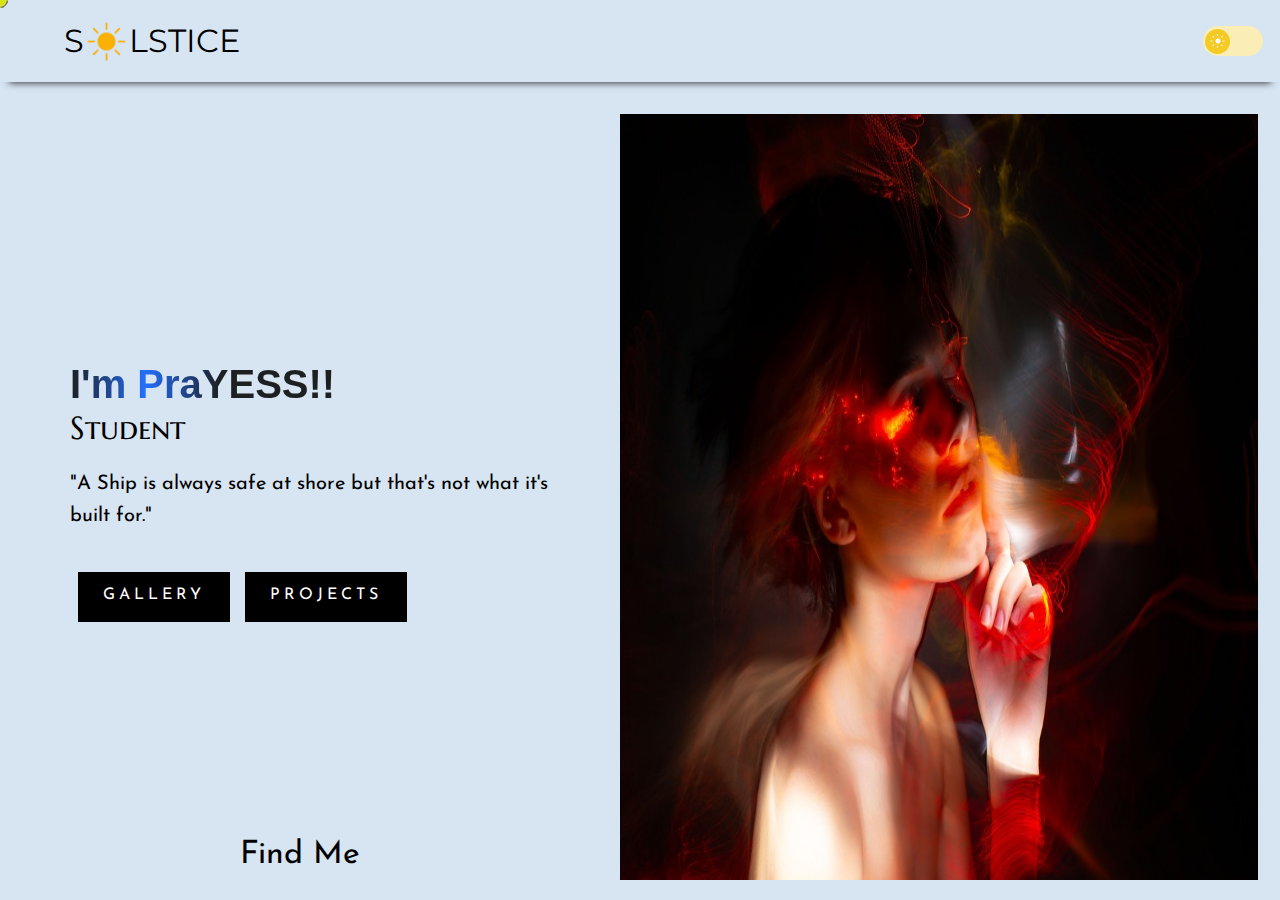
==== commit bd3e8395: "final commit" ====
--- a/index.html
+++ b/index.html
@@ -106,8 +106,12 @@
 
     
 
+
+
+
+
     <script src="script.js"></script>
     <script src="cursor.js"></script>
 </body>
 
-</html>
+</html>--- a/style.css
+++ b/style.css
@@ -814,4 +814,4 @@
         height: 90px;
     }
 
-}
+}--- a/cursor.css
+++ b/cursor.css
@@ -0,0 +1,38 @@
+.cursor-dot{
+    width: 15px;
+    height: 15px;
+    background-color: rgb(255, 255, 255);
+    mix-blend-mode:difference;
+
+}
+.cursor-outline{
+    width: 15px;
+    height: 15px;
+    border: 2px solid hsla(0, 0%, 100%, 0.5);
+    background-color: yellow;
+    mix-blend-mode:difference;
+
+}
+.cursor-dot,
+.cursor-outline{
+    position: fixed;
+    top: 0;
+    left: 0;
+    transform: translate(-50%,-50%);
+    border-radius: 50%;
+    z-index: 9999999;
+    pointer-events: none;
+}
+.cursor{
+    width: 70px;
+    height: 70px;
+    transition: 0.5s;
+}
+
+@media(max-width:800px){
+    .cursor-dot,
+    .cursor-outline{
+        display: none;
+    }
+
+}